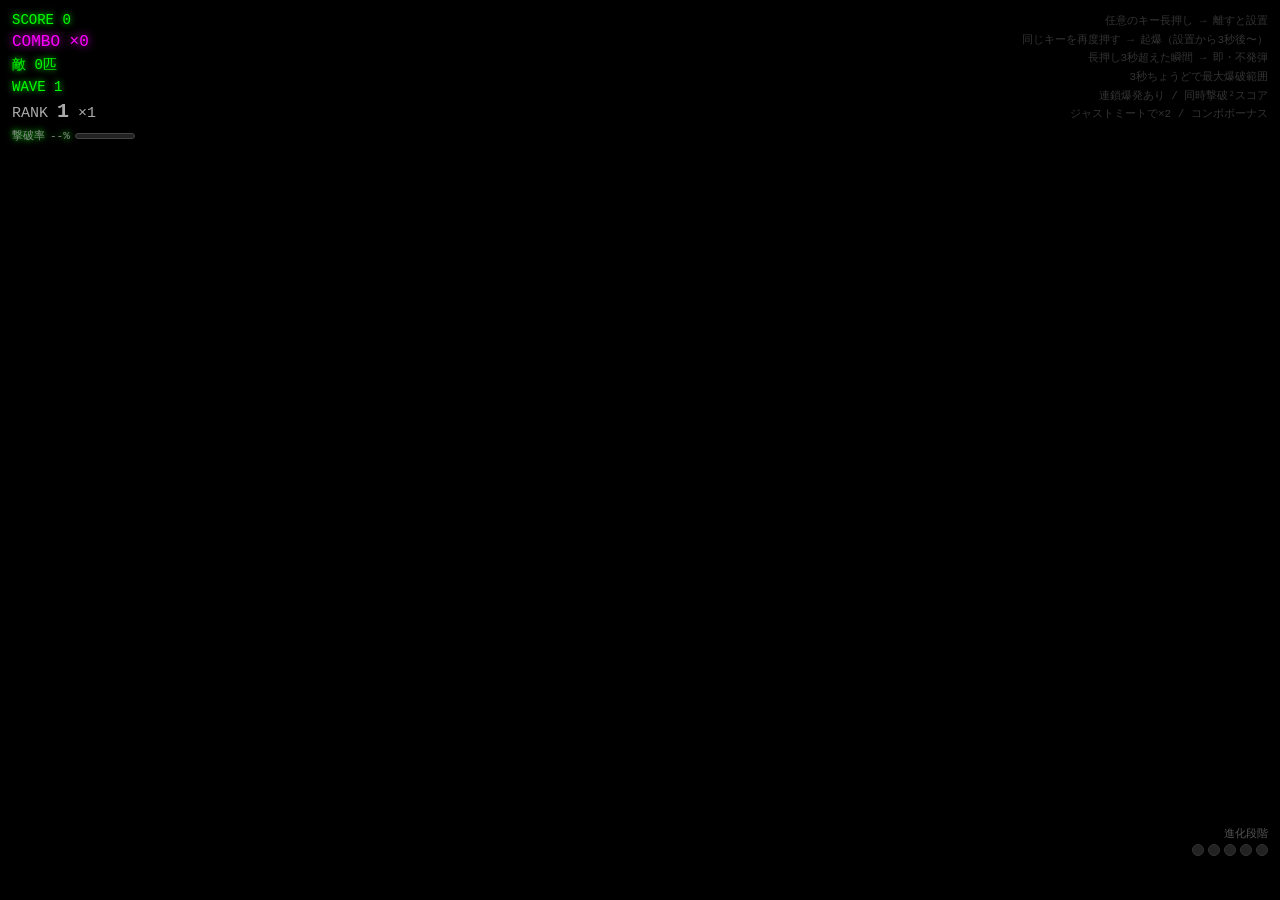
==== index.html @ 650025d1 "プロジェクト初期開発" ====
<!DOCTYPE html>
<html lang="ja">
<head>
  <meta charset="UTF-8">
  <title>MindMine - キーボード地雷ゲーム</title>
  <link rel="stylesheet" href="style.css">
</head>
<body>

  <!-- PixiJS が <canvas> を自動生成して body 先頭に挿入する。
       game.js 側で position:fixed / top:0 / left:0 を設定するため
       ここに <canvas> タグは不要。 -->

  <!-- 左上のスコア・コンボ・敵数・Wave 表示 -->
  <div id="ui">
    <div>SCORE <span id="score">0</span></div>
    <div id="combo">COMBO ×<span id="combo-count">0</span></div>
    <div>敵 <span id="ecount">0</span>匹</div>
    <div>WAVE  <span id="wave">1</span></div>
    <div id="rank-display">RANK <span id="rank-label">1</span> <span id="rank-mult">×1</span></div>
    <div id="rank-meter">
      撃破率 <span id="rank-kill-rate">--%</span>
      <span id="rank-meter-bar">
        <span id="rank-meter-fill"></span>
      </span>
      <span id="rank-meter-hint"></span>
    </div>
    <div id="msg"></div>
  </div>

  <!-- 右下の進化段階インジケーター（ドット5つ） -->
  <div id="evo-bar">
    <div class="evo-label">進化段階</div>
    <div id="evo-track">
      <div class="evo-dot" id="evo0"></div>
      <div class="evo-dot" id="evo1"></div>
      <div class="evo-dot" id="evo2"></div>
      <div class="evo-dot" id="evo3"></div>
      <div class="evo-dot" id="evo4"></div>
    </div>
  </div>

  <!-- 右上の操作ヒント -->
  <div id="help">
    任意のキー長押し → 離すと設置<br>
    同じキーを再度押す → 起爆（設置から3秒後〜）<br>
    長押し3秒超えた瞬間 → 即・不発弾<br>
    3秒ちょうどで最大爆破範囲<br>
    連鎖爆発あり / 同時撃破²スコア<br>
    ジャストミートで×2 / コンボボーナス
  </div>

  <!-- 画面下のキーインジケーター（game.js で動的生成） -->
  <div id="keymap"></div>

  <!-- カウントダウンオーバーレイ（3・2・1・START） -->
  <div id="countdown-overlay">
    <div id="countdown-num">3</div>
  </div>

  <!-- ゲームオーバー画面 -->
  <div id="gameover">
    <h1>GAME OVER</h1>
    <div class="reason" id="gameover-reason"></div>
    <p>最終スコア: <span id="final-score">0</span></p>
    <p class="final-combo-line">最終コンボ: ×<span id="final-combo">0</span></p>
    <p id="final-rank-line">最終ランク: <span id="final-rank">1</span></p>
    <p id="final-kps-line">撃破速度: <span id="final-kps">0.0</span> 匹/分</p>
    <button onclick="restartGame()">もう一度プレイ</button>
  </div>

  <!-- PixiJS ライブラリ（WebGL/Canvas2D の高速レンダリングエンジン） -->
  <script src="https://pixijs.download/v7.4.2/pixi.min.js"></script>

  <!-- ゲームロジック本体 -->
  <script src="game.js"></script>

</body>
</html>
---- style.css ----
/* ============================================================
   MindMine — スタイルシート
   PixiJS が生成する <canvas> を背景に固定し、
   HTML の UI 要素（スコア・ゲームオーバー等）を最前面に重ねる
   ============================================================ */

/* --- 全要素の余白リセット --- */
* {
  margin: 0;
  padding: 0;
  box-sizing: border-box;
}

/* --- ページ全体 --- */
body {
  background: #000;
  overflow: hidden;
  font-family: 'Courier New', monospace;
  user-select: none;
}

/* PixiJS が body 直下に挿入する <canvas> を画面全体に固定する */
canvas {
  display: block;
  position: fixed;
  top: 0;
  left: 0;
  z-index: 0;
}


/* ============================================================
   左上UI（スコア・コンボ・敵数・Wave）
   ============================================================ */
#ui {
  position: fixed;
  top: 12px;
  left: 12px;
  color: #0f0;
  font-size: 14px;
  pointer-events: none;
  text-shadow: 0 0 6px #0f0;
  z-index: 10;
}

#ui div {
  margin-bottom: 5px;
}

#combo {
  color: #f0f;
  text-shadow: 0 0 8px #f0f;
  font-size: 16px;
}

#msg {
  color: #ff0;
  height: 20px;
  font-size: 13px;
}

/* ランク判定リアルタイムメーター */
#rank-meter {
  font-size: 11px;
  color: #888;
  display: flex;
  align-items: center;
  gap: 5px;
  margin-top: 2px;
}

#rank-meter-bar {
  display: inline-block;
  width: 60px;
  height: 6px;
  background: #222;
  border: 1px solid #444;
  border-radius: 3px;
  overflow: hidden;
  vertical-align: middle;
}

#rank-meter-fill {
  display: block;
  height: 100%;
  width: 0%;
  background: #0f0;
  border-radius: 3px;
  transition: width 0.3s, background 0.3s;
}

#rank-meter-hint {
  font-size: 10px;
  font-weight: bold;
}

/* ランク表示 */
#rank-display {
  font-size: 15px;
  color: #aaa;
  text-shadow: none;
  transition: color 0.3s, text-shadow 0.3s;
}

#rank-label {
  font-size: 20px;
  font-weight: bold;
}

/* ランク変動アニメーション用クラス（JS で付け外しする） */
#rank-display.rank-up {
  color: #0ff;
  text-shadow: 0 0 12px #0ff;
}

#rank-display.rank-down {
  color: #f44;
  text-shadow: 0 0 12px #f44;
}


/* ============================================================
   ゲームオーバー画面
   ============================================================ */
#gameover {
  display: none;
  position: fixed;
  inset: 0;
  background: rgba(0,0,0,0.92);
  color: #f00;
  align-items: center;
  justify-content: center;
  flex-direction: column;
  z-index: 100;
}

#gameover h1 {
  font-size: 64px;
  text-shadow: 0 0 24px #f00;
  letter-spacing: 4px;
}

#gameover p {
  font-size: 22px;
  color: #ff0;
  margin-top: 14px;
}

#gameover .reason {
  font-size: 16px;
  color: #f88;
  margin-top: 8px;
}

#gameover .final-combo-line {
  font-size: 18px;
  color: #f0f;
  margin-top: 8px;
}

#final-rank-line, #final-kps-line {
  font-size: 18px;
  color: #0ff;
  margin-top: 8px;
  text-shadow: 0 0 8px #0ff;
}

#gameover button {
  margin-top: 28px;
  padding: 12px 40px;
  font-size: 20px;
  background: #c00;
  color: #fff;
  border: 2px solid #f55;
  cursor: pointer;
  border-radius: 4px;
  font-family: inherit;
  text-shadow: 0 0 6px #f00;
  transition: background 0.2s;
}

#gameover button:hover {
  background: #e00;
}


/* ============================================================
   画面下のキーマップインジケーター
   ============================================================ */
#keymap {
  position: fixed;
  bottom: 8px;
  left: 8px;
  font-size: 11px;
  pointer-events: none;
  display: flex;
  flex-wrap: wrap;
  gap: 3px;
  max-width: 660px;
  z-index: 10;
}

.ki {
  padding: 2px 5px;
  border: 1px solid #2a2a2a;
  border-radius: 3px;
  font-size: 10px;
  transition: all 0.15s;
  color: #333;
}

.ki.active {
  border-color: #09f;
  color: #09f;
  text-shadow: 0 0 5px #09f;
}

.ki.ready {
  border-color: #f80;
  color: #f80;
  text-shadow: 0 0 5px #f80;
}

.ki.dud {
  border-color: #444;
  color: #444;
}


/* ============================================================
   右上の操作ヒント
   ============================================================ */
#help {
  position: fixed;
  top: 12px;
  right: 12px;
  color: #333;
  font-size: 11px;
  line-height: 1.7;
  pointer-events: none;
  text-align: right;
  z-index: 10;
}


/* ============================================================
   右下の進化段階インジケーター
   ============================================================ */
#evo-bar {
  position: fixed;
  bottom: 44px;
  right: 12px;
  pointer-events: none;
  z-index: 10;
  text-align: right;
}

#evo-bar .evo-label {
  color: #555;
  font-size: 11px;
  margin-bottom: 3px;
}

#evo-track {
  display: flex;
  gap: 4px;
  justify-content: flex-end;
}

.evo-dot {
  width: 12px;
  height: 12px;
  border-radius: 50%;
  border: 1px solid #333;
  background: #222;
  transition: all 0.3s;
}

.evo-dot.lit {
  border-color: #f55;
  background: #c00;
  box-shadow: 0 0 6px #f00;
}

.evo-dot.final {
  border-color: #fff;
  background: #fff;
  box-shadow: 0 0 12px #fff;
}


/* ============================================================
   カウントダウンオーバーレイ（3・2・1・START）
   ============================================================ */
#countdown-overlay {
  display: none;
  position: fixed;
  inset: 0;
  align-items: center;
  justify-content: center;
  flex-direction: column;
  z-index: 200;
  pointer-events: none;
}

#countdown-overlay.active {
  display: flex;
}

#countdown-num {
  font-size: 160px;
  font-weight: bold;
  font-family: 'Courier New', monospace;
  color: #fff;
  text-shadow: 0 0 40px #0ff, 0 0 80px #0ff;
  text-align: center;
  white-space: pre;   /* \n で改行できるようにする */
}

/* 「PRESS ANY KEY」は文字が多いので小さくする */
#countdown-num.small {
  font-size: 48px;
  letter-spacing: 2px;
}
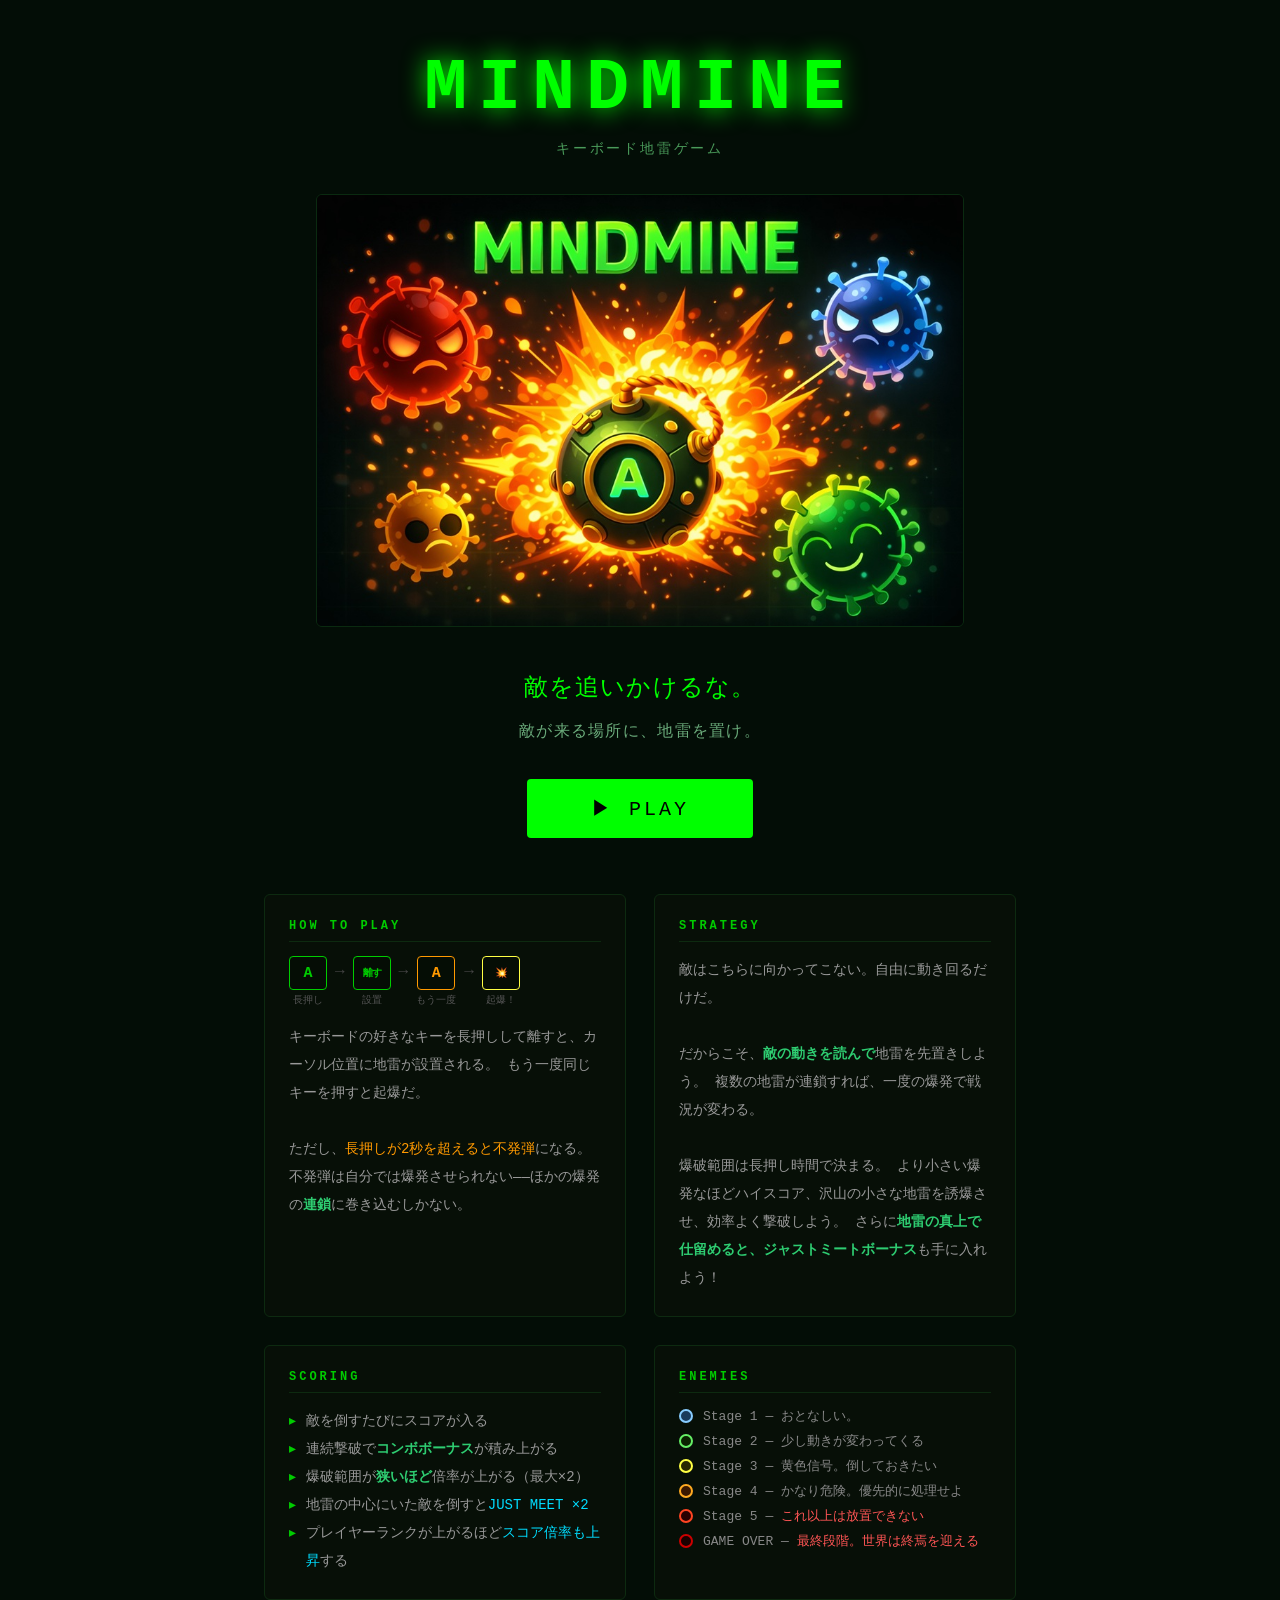
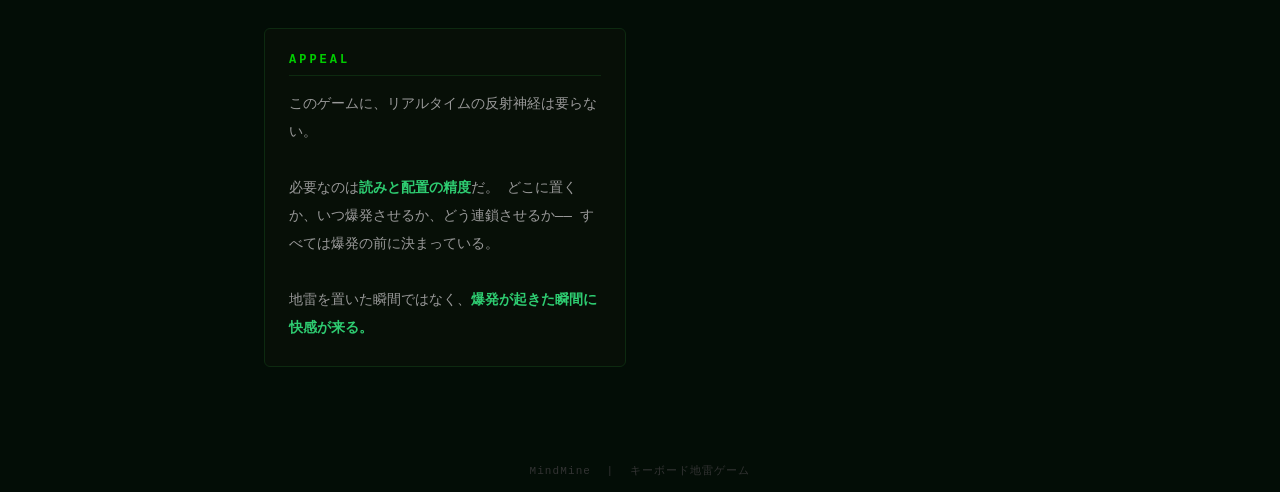
==== commit 2e7731b4: "ゲーム紹介ページの追加" ====
--- a/index.html
+++ b/index.html
@@ -1,79 +1,163 @@
 <!DOCTYPE html>
 <html lang="ja">
+
 <head>
   <meta charset="UTF-8">
-  <title>MindMine - キーボード地雷ゲーム</title>
-  <link rel="stylesheet" href="style.css">
+  <meta name="viewport" content="width=device-width, initial-scale=1.0">
+  <title>MindMine — キーボード地雷ゲーム</title>
+  <!-- 紹介ページ専用スタイルシート（ゲーム本体の style.css とは別ファイル） -->
+  <link rel="stylesheet" href="index.css">
 </head>
+
 <body>
 
-  <!-- PixiJS が <canvas> を自動生成して body 先頭に挿入する。
-       game.js 側で position:fixed / top:0 / left:0 を設定するため
-       ここに <canvas> タグは不要。 -->
+  <!-- ========================================================
+       ヘッダー：タイトルとキャッチフレーズ
+       ======================================================== -->
+  <header>
+    <h1>MINDMINE</h1>
+    <p class="tagline">キーボード地雷ゲーム</p>
+  </header>
 
-  <!-- 左上のスコア・コンボ・敵数・Wave 表示 -->
-  <div id="ui">
-    <div>SCORE <span id="score">0</span></div>
-    <div id="combo">COMBO ×<span id="combo-count">0</span></div>
-    <div>敵 <span id="ecount">0</span>匹</div>
-    <div>WAVE  <span id="wave">1</span></div>
-    <div id="rank-display">RANK <span id="rank-label">1</span> <span id="rank-mult">×1</span></div>
-    <div id="rank-meter">
-      撃破率 <span id="rank-kill-rate">--%</span>
-      <span id="rank-meter-bar">
-        <span id="rank-meter-fill"></span>
-      </span>
-      <span id="rank-meter-hint"></span>
-    </div>
-    <div id="msg"></div>
+  <!-- ========================================================
+       サムネイル：ゲーム画面のイメージ画像
+       thumbnail.svg はゲームの雰囲気を伝えるイラスト
+       ======================================================== -->
+  <div class="thumbnail-wrap">
+    <img src="assets/thumbnail_mindmine.jpg" alt="MindMine ゲーム画面">
   </div>
 
-  <!-- 右下の進化段階インジケーター（ドット5つ） -->
-  <div id="evo-bar">
-    <div class="evo-label">進化段階</div>
-    <div id="evo-track">
-      <div class="evo-dot" id="evo0"></div>
-      <div class="evo-dot" id="evo1"></div>
-      <div class="evo-dot" id="evo2"></div>
-      <div class="evo-dot" id="evo3"></div>
-      <div class="evo-dot" id="evo4"></div>
-    </div>
+  <!-- ========================================================
+       キャッチコピー：このゲームの本質を一言で表す
+       ======================================================== -->
+  <div class="catchcopy">
+    <p class="lead">敵を追いかけるな。</p>
+    <p class="sub">敵が来る場所に、地雷を置け。</p>
   </div>
 
-  <!-- 右上の操作ヒント -->
-  <div id="help">
-    任意のキー長押し → 離すと設置<br>
-    同じキーを再度押す → 起爆（設置から3秒後〜）<br>
-    長押し3秒超えた瞬間 → 即・不発弾<br>
-    3秒ちょうどで最大爆破範囲<br>
-    連鎖爆発あり / 同時撃破²スコア<br>
-    ジャストミートで×2 / コンボボーナス
+  <!-- ========================================================
+       PLAYボタン：game.html（ゲーム本体）へのリンク
+       ======================================================== -->
+  <div class="play-wrap">
+    <a class="btn-play" href="game.html">▶ PLAY</a>
   </div>
 
-  <!-- 画面下のキーインジケーター（game.js で動的生成） -->
-  <div id="keymap"></div>
+  <!-- ========================================================
+       説明カードグリッド：カードでゲームを紹介する
+       ======================================================== -->
+  <main>
 
-  <!-- カウントダウンオーバーレイ（3・2・1・START） -->
-  <div id="countdown-overlay">
-    <div id="countdown-num">3</div>
-  </div>
+    <!-- 操作方法 -->
+    <div class="card">
+      <h2>HOW TO PLAY</h2>
 
-  <!-- ゲームオーバー画面 -->
-  <div id="gameover">
-    <h1>GAME OVER</h1>
-    <div class="reason" id="gameover-reason"></div>
-    <p>最終スコア: <span id="final-score">0</span></p>
-    <p class="final-combo-line">最終コンボ: ×<span id="final-combo">0</span></p>
-    <p id="final-rank-line">最終ランク: <span id="final-rank">1</span></p>
-    <p id="final-kps-line">撃破速度: <span id="final-kps">0.0</span> 匹/分</p>
-    <button onclick="restartGame()">もう一度プレイ</button>
-  </div>
+      <!-- キー操作フロー（長押し → 離す → もう一度 → 起爆）をビジュアルで示す -->
+      <div class="key-demo">
+        <div class="key-step">
+          <span class="key">A</span>
+          <span class="label">長押し</span>
+        </div>
+        <div class="arrow">→</div>
+        <div class="key-step">
+          <span class="key" style="font-size:10px;letter-spacing:-1px">離す</span>
+          <span class="label">設置</span>
+        </div>
+        <div class="arrow">→</div>
+        <div class="key-step">
+          <!-- オレンジ = 起爆可能状態のキー -->
+          <span class="key orange">A</span>
+          <span class="label">もう一度</span>
+        </div>
+        <div class="arrow">→</div>
+        <div class="key-step">
+          <span class="key" style="border-color:#ff4;color:#ff4;font-size:10px">💥</span>
+          <span class="label">起爆！</span>
+        </div>
+      </div>
 
-  <!-- PixiJS ライブラリ（WebGL/Canvas2D の高速レンダリングエンジン） -->
-  <script src="https://pixijs.download/v7.4.2/pixi.min.js"></script>
+      <p>
+        キーボードの好きなキーを長押しして離すと、カーソル位置に地雷が設置される。
+        もう一度同じキーを押すと起爆だ。<br><br>
+        ただし、<span class="hl-orange">長押しが2秒を超えると不発弾</span>になる。
+        不発弾は自分では爆発させられない——ほかの爆発の<span class="hl">連鎖</span>に巻き込むしかない。
+      </p>
+    </div>
 
-  <!-- ゲームロジック本体 -->
-  <script src="game.js"></script>
+    <!-- 攻略の考え方 -->
+    <div class="card">
+      <h2>STRATEGY</h2>
+      <p>
+        敵はこちらに向かってこない。自由に動き回るだけだ。<br><br>
+        だからこそ、<span class="hl">敵の動きを読んで</span>地雷を先置きしよう。
+        複数の地雷が連鎖すれば、一度の爆発で戦況が変わる。<br><br>
+        爆破範囲は長押し時間で決まる。
+        より小さい爆発なほどハイスコア、沢山の小さな地雷を誘爆させ、効率よく撃破しよう。
+        さらに<span class="hl">地雷の真上で仕留めると、ジャストミートボーナス</span>も手に入れよう！<br/>
+      </p>
+    </div>
+
+    <!-- スコアの仕組み -->
+    <div class="card">
+      <h2>SCORING</h2>
+      <ul>
+        <li>敵を倒すたびにスコアが入る</li>
+        <li>連続撃破で<span class="hl">コンボボーナス</span>が積み上がる</li>
+        <li>爆破範囲が<span class="hl">狭いほど</span>倍率が上がる（最大×2）</li>
+        <li>地雷の中心にいた敵を倒すと<span class="hl-cyan">JUST MEET ×2</span></li>
+        <li>プレイヤーランクが上がるほど<span class="hl-cyan">スコア倍率も上昇</span>する</li>
+      </ul>
+    </div>
+
+    <!-- 敵のステージ一覧（ドットの色はゲーム内の敵の色と対応） -->
+    <div class="card">
+      <h2>ENEMIES</h2>
+      <div class="stage-list">
+        <div class="stage-row">
+          <div class="stage-dot" style="border-color:#88ccff;background:#1a3a5c"></div>
+          <span>Stage 1 — おとなしい。</span>
+        </div>
+        <div class="stage-row">
+          <div class="stage-dot" style="border-color:#66ee66;background:#0a2200"></div>
+          <span>Stage 2 — 少し動きが変わってくる</span>
+        </div>
+        <div class="stage-row">
+          <div class="stage-dot" style="border-color:#ffff44;background:#2a2800"></div>
+          <span>Stage 3 — 黄色信号。倒しておきたい</span>
+        </div>
+        <div class="stage-row">
+          <div class="stage-dot" style="border-color:#ffaa22;background:#3a1800"></div>
+          <span>Stage 4 — かなり危険。優先的に処理せよ</span>
+        </div>
+        <div class="stage-row">
+          <div class="stage-dot" style="border-color:#ff4422;background:#2a0000"></div>
+          <span>Stage 5 — <span class="hl-red">これ以上は放置できない</span></span>
+        </div>
+        <div class="stage-row">
+          <div class="stage-dot" style="border-color:#cc0000;background:#1a0000"></div>
+          <span>GAME OVER — <span class="hl-red">最終段階。世界は終焉を迎える</span></span>
+        </div>
+      </div>
+    </div>
+
+    <!-- このゲームの魅力・コンセプト -->
+    <div class="card">
+      <h2>APPEAL</h2>
+      <p>
+        このゲームに、リアルタイムの反射神経は要らない。<br><br>
+        必要なのは<span class="hl">読みと配置の精度</span>だ。
+        どこに置くか、いつ爆発させるか、どう連鎖させるか——
+        すべては爆発の前に決まっている。<br><br>
+        地雷を置いた瞬間ではなく、<span class="hl">爆発が起きた瞬間に快感が来る。</span>
+      </p>
+    </div>
+
+  </main>
+
+  <!-- ========================================================
+       フッター
+       ======================================================== -->
+  <footer>MindMine &nbsp;|&nbsp; キーボード地雷ゲーム</footer>
 
 </body>
-</html>
+
+</html>
--- a/index.css
+++ b/index.css
@@ -0,0 +1,244 @@
+/* ============================================================
+   MindMine — 紹介ページ スタイルシート
+   ============================================================ */
+
+/* --- リセット --- */
+*, *::before, *::after { box-sizing: border-box; margin: 0; padding: 0; }
+
+/* --- ページ全体 --- */
+body {
+  background: #030d06;       /* 極暗い緑黒 */
+  color: #bbb;
+  font-family: 'Courier New', monospace;
+  min-height: 100vh;
+  display: flex;
+  flex-direction: column;
+  align-items: center;
+}
+
+/* ============================================================
+   ヘッダー（タイトル・タグライン）
+   ============================================================ */
+header {
+  width: 100%;
+  max-width: 800px;
+  padding: 48px 24px 0;
+  text-align: center;
+}
+
+h1 {
+  font-size: clamp(36px, 8vw, 72px);
+  letter-spacing: 0.15em;
+  color: #0f0;
+  text-shadow: 0 0 24px #0f0;
+}
+
+.tagline {
+  margin-top: 10px;
+  font-size: 14px;
+  letter-spacing: 0.2em;
+  color: #4a9a5a;
+}
+
+/* ============================================================
+   サムネイル画像
+   ============================================================ */
+.thumbnail-wrap {
+  width: 100%;
+  max-width: 680px;
+  margin: 36px auto 0;
+  padding: 0 16px;
+}
+
+.thumbnail-wrap img {
+  width: 100%;
+  border: 1px solid #0a2a10;
+  border-radius: 6px;
+  display: block;
+}
+
+/* ============================================================
+   キャッチコピー（PLAYボタン上）
+   ============================================================ */
+.catchcopy {
+  margin-top: 36px;
+  text-align: center;
+  line-height: 2.2;
+}
+
+.catchcopy .lead {
+  font-size: clamp(17px, 3vw, 24px);
+  color: #0f0;
+  letter-spacing: 0.05em;
+}
+
+.catchcopy .sub {
+  font-size: clamp(13px, 2vw, 16px);
+  color: #6aaa7a;
+  letter-spacing: 0.08em;
+}
+
+/* ============================================================
+   PLAYボタン
+   ============================================================ */
+.play-wrap {
+  margin-top: 28px;
+  text-align: center;
+}
+
+.btn-play {
+  display: inline-block;
+  padding: 16px 64px;
+  font-family: 'Courier New', monospace;
+  font-size: 20px;
+  letter-spacing: 0.15em;
+  color: #000;
+  background: #0f0;
+  border: none;
+  border-radius: 4px;
+  text-decoration: none;
+  cursor: pointer;
+  transition: background 0.15s, box-shadow 0.15s;
+}
+
+.btn-play:hover {
+  background: #4f4;
+  box-shadow: 0 0 24px #0f08;
+}
+
+/* ============================================================
+   説明カードグリッド
+   ============================================================ */
+main {
+  width: 100%;
+  max-width: 800px;
+  padding: 56px 24px 80px;
+  display: grid;
+  grid-template-columns: repeat(auto-fit, minmax(260px, 1fr));
+  gap: 28px;
+}
+
+/* 各カード */
+.card {
+  background: #070f07;
+  border: 1px solid #0d2a10;
+  border-radius: 6px;
+  padding: 24px;
+}
+
+.card h2 {
+  font-size: 12px;
+  letter-spacing: 0.25em;
+  color: #0c0;
+  margin-bottom: 14px;
+  border-bottom: 1px solid #0d2a10;
+  padding-bottom: 8px;
+}
+
+.card p {
+  font-size: 14px;
+  line-height: 2;
+  color: #999;
+}
+
+.card ul {
+  list-style: none;
+  padding: 0;
+}
+
+.card li {
+  font-size: 14px;
+  line-height: 2;
+  color: #999;
+  padding-left: 1.2em;
+  position: relative;
+}
+
+/* 箇条書きの矢印アイコン */
+.card li::before {
+  content: '▸';
+  color: #0c0;
+  position: absolute;
+  left: 0;
+}
+
+/* ============================================================
+   ハイライト用インラインカラークラス
+   ============================================================ */
+.hl        { color: #2ecc71; font-weight: bold; }  /* 緑（主要な強調） */
+.hl-orange { color: #f90; }                         /* オレンジ（警告・不発弾） */
+.hl-cyan   { color: #0df; }                         /* シアン（ボーナス・ランク） */
+.hl-red    { color: #f55; }                         /* 赤（危険・最終段階） */
+
+/* ============================================================
+   HOW TO PLAY カード — キー操作フロー図
+   ============================================================ */
+.key-demo {
+  display: flex;
+  gap: 8px;
+  margin: 14px 0 16px;
+  flex-wrap: wrap;
+  align-items: center;
+}
+
+.key-step { text-align: center; }
+
+/* キーボードキーを模したボックス */
+.key-step .key {
+  display: inline-block;
+  width: 38px;
+  height: 34px;
+  line-height: 34px;
+  border: 1px solid #0c0;
+  border-radius: 4px;
+  font-size: 15px;
+  font-weight: bold;
+  color: #0c0;
+  background: #050d05;
+}
+
+/* 起爆可能状態のキー（オレンジ） */
+.key-step .key.orange { border-color: #f90; color: #f90; }
+
+.key-step .label {
+  display: block;
+  font-size: 10px;
+  color: #555;
+  margin-top: 3px;
+}
+
+/* フロー図の矢印 */
+.arrow { font-size: 16px; color: #444; padding-bottom: 18px; }
+
+/* ============================================================
+   ENEMIES カード — ステージ一覧
+   ============================================================ */
+.stage-list { display: flex; flex-direction: column; gap: 7px; margin-top: 8px; }
+
+.stage-row {
+  display: flex;
+  align-items: center;
+  gap: 10px;
+  font-size: 13px;
+  color: #888;
+}
+
+/* ステージの色を示す丸いドット（色はインラインで指定） */
+.stage-dot {
+  width: 14px;
+  height: 14px;
+  border-radius: 50%;
+  border: 2px solid;
+  flex-shrink: 0;
+}
+
+/* ============================================================
+   フッター
+   ============================================================ */
+footer {
+  margin-top: auto;
+  padding: 16px;
+  font-size: 11px;
+  color: #333;
+  letter-spacing: 0.1em;
+}
